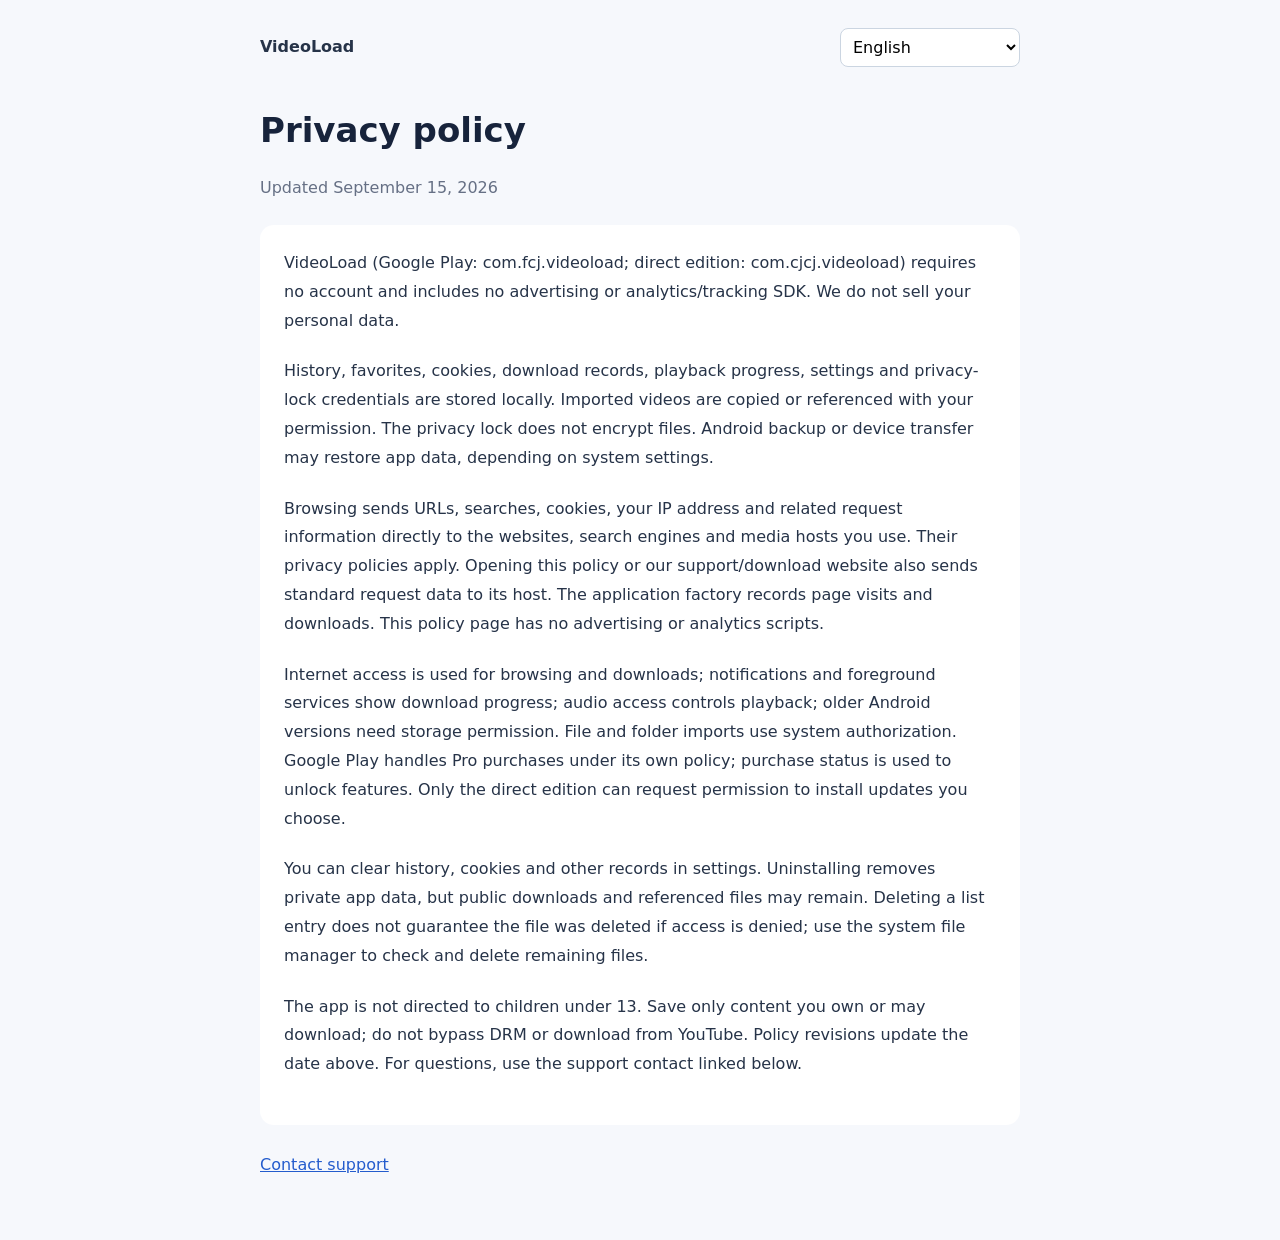
==== privacy.html @ 957121bf "Publish privacy policy in ten supported languages" ====
<!doctype html><html lang="en"><head><meta charset="utf-8"><meta name="viewport" content="width=device-width,initial-scale=1"><title>VideoLoad · Privacy policy</title>
<style>body{margin:0;background:#f6f8fc;color:#263348;font:16px/1.8 system-ui,sans-serif}main{max-width:760px;margin:auto;padding:28px 22px 60px}header{display:flex;align-items:center;justify-content:space-between;gap:16px}select{font:inherit;max-width:58%;padding:8px;border:1px solid #cbd5e1;border-radius:8px;background:white}h1{font-size:34px;line-height:1.25;margin-top:42px;color:#17233b}article{background:white;padding:24px;border-radius:14px}p{overflow-wrap:anywhere;margin:0 0 22px}a{color:#245ccd}.date{color:#667085}footer{margin-top:26px}</style></head>
<body><main><header><b>VideoLoad</b><select aria-label="Language"><option value="en">English</option><option value="zh-CN">简体中文</option><option value="zh-TW">繁體中文</option><option value="ja">日本語</option><option value="de">Deutsch</option><option value="fr">Français</option><option value="ko">한국어</option><option value="es">Español</option><option value="pt">Português</option><option value="id">Bahasa Indonesia</option></select></header><h1 data-part="0">Privacy policy</h1><p class="date" data-part="1">Updated September 15, 2026</p><article><p data-part="2">VideoLoad (Google Play: com.fcj.videoload; direct edition: com.cjcj.videoload) requires no account and includes no advertising or analytics/tracking SDK. We do not sell your personal data.</p><p data-part="3">History, favorites, cookies, download records, playback progress, settings and privacy-lock credentials are stored locally. Imported videos are copied or referenced with your permission. The privacy lock does not encrypt files. Android backup or device transfer may restore app data, depending on system settings.</p><p data-part="4">Browsing sends URLs, searches, cookies, your IP address and related request information directly to the websites, search engines and media hosts you use. Their privacy policies apply. Opening this policy or our support/download website also sends standard request data to its host. The application factory records page visits and downloads. This policy page has no advertising or analytics scripts.</p><p data-part="5">Internet access is used for browsing and downloads; notifications and foreground services show download progress; audio access controls playback; older Android versions need storage permission. File and folder imports use system authorization. Google Play handles Pro purchases under its own policy; purchase status is used to unlock features. Only the direct edition can request permission to install updates you choose.</p><p data-part="6">You can clear history, cookies and other records in settings. Uninstalling removes private app data, but public downloads and referenced files may remain. Deleting a list entry does not guarantee the file was deleted if access is denied; use the system file manager to check and delete remaining files.</p><p data-part="7">The app is not directed to children under 13. Save only content you own or may download; do not bypass DRM or download from YouTube. Policy revisions update the date above. For questions, use the support contact linked below.</p></article><footer><a data-part="8" href="https://vdb.aivest.art/apps/jiange-kuaixia#contact">Contact support</a></footer></main>
<script>
const translations={"en": ["Privacy policy", "Updated September 15, 2026", "VideoLoad (Google Play: com.fcj.videoload; direct edition: com.cjcj.videoload) requires no account and includes no advertising or analytics/tracking SDK. We do not sell your personal data.", "History, favorites, cookies, download records, playback progress, settings and privacy-lock credentials are stored locally. Imported videos are copied or referenced with your permission. The privacy lock does not encrypt files. Android backup or device transfer may restore app data, depending on system settings.", "Browsing sends URLs, searches, cookies, your IP address and related request information directly to the websites, search engines and media hosts you use. Their privacy policies apply. Opening this policy or our support/download website also sends standard request data to its host. The application factory records page visits and downloads. This policy page has no advertising or analytics scripts.", "Internet access is used for browsing and downloads; notifications and foreground services show download progress; audio access controls playback; older Android versions need storage permission. File and folder imports use system authorization. Google Play handles Pro purchases under its own policy; purchase status is used to unlock features. Only the direct edition can request permission to install updates you choose.", "You can clear history, cookies and other records in settings. Uninstalling removes private app data, but public downloads and referenced files may remain. Deleting a list entry does not guarantee the file was deleted if access is denied; use the system file manager to check and delete remaining files.", "The app is not directed to children under 13. Save only content you own or may download; do not bypass DRM or download from YouTube. Policy revisions update the date above. For questions, use the support contact linked below.", "Contact support"], "zh-CN": ["隐私政策", "更新日期：2026年9月15日", "VideoLoad（商店版 com.fcj.videoload；直装版 com.cjcj.videoload）无需账户，不含广告、统计分析或追踪 SDK。我们不出售你的个人数据。", "历史、收藏、Cookie、下载记录、播放进度、设置和隐私锁凭据保存在本机。导入视频会按授权复制或引用原文件。隐私锁不会加密文件。Android 备份或设备迁移可能根据系统设置恢复应用数据。", "浏览网页时，网址、搜索词、Cookie、IP 地址及相关请求信息直接发送给你使用的网站、搜索引擎和媒体服务，其隐私政策适用。打开本政策或支持、下载网站也会向托管方发送常规请求数据。应用工厂会统计页面访问和下载次数。本政策页面不含广告或统计脚本。", "网络权限用于浏览与下载，通知和前台服务用于下载进度，音频权限用于播放控制，旧版 Android 需要存储权限。文件和文件夹导入使用系统授权。Google Play 按其政策处理 Pro 购买，应用使用购买状态解锁功能。只有直装版可能请求安装你选择的更新。", "你可在设置中清除历史、Cookie 等记录。卸载会移除应用私有数据，但公共下载文件和引用文件可能保留。无权限时，删除列表记录不保证文件已删除；可通过系统文件管理器确认和删除残留文件。", "本应用不面向13岁以下儿童。仅保存你拥有或获准下载的内容，不绕过 DRM，不支持下载 YouTube 视频。政策变更会更新上方日期。如有疑问，请使用下方支持联系入口。", "联系支持"], "zh-TW": ["隱私政策", "更新日期：2026年9月15日", "VideoLoad（商店版 com.fcj.videoload；直接安裝版 com.cjcj.videoload）無需帳戶，不含廣告、分析或追蹤 SDK。我們不出售你的個人資料。", "歷史、收藏、Cookie、下載紀錄、播放進度、設定與隱私鎖憑證保存在裝置上。匯入影片會依授權複製或引用原檔。隱私鎖不會加密檔案。Android 備份或裝置移轉可能依系統設定還原應用程式資料。", "瀏覽時，網址、搜尋詞、Cookie、IP 位址及相關請求資訊直接傳送給你使用的網站、搜尋引擎和媒體服務，適用其隱私政策。開啟本政策、支援或下載網站也會向託管方傳送一般請求資訊。應用工廠會統計頁面瀏覽與下載次數。本政策頁面沒有廣告或分析指令碼。", "網路權限用於瀏覽與下載，通知及前景服務顯示下載進度，音訊權限控制播放，舊版 Android 需要儲存權限。檔案與資料夾匯入使用系統授權。Google Play 依其政策處理 Pro 購買；應用程式使用購買狀態解鎖功能。只有直接安裝版可能要求安裝你選擇的更新。", "你可在設定中清除歷史、Cookie 等紀錄。解除安裝會移除私有資料，但公共下載與引用檔案可能保留。無權限時，刪除列表紀錄不保證檔案已刪除；請使用系統檔案管理器確認並刪除殘留檔案。", "本應用程式不面向13歲以下兒童。僅保存你擁有或獲准下載的內容，不繞過 DRM，不支援下載 YouTube 影片。政策變更將更新日期。有疑問請使用下方聯絡入口。", "聯絡支援"], "ja": ["プライバシーポリシー", "更新日：2026年9月15日", "VideoLoad（Google Play版：com.fcj.videoload、直接配布版：com.cjcj.videoload）はアカウント不要で、広告・分析・追跡SDKを含みません。個人データを販売しません。", "履歴、お気に入り、Cookie、ダウンロード記録、再生位置、設定、プライバシーロックの認証情報は端末に保存されます。動画は許可に基づいてコピーまたは参照します。ロックはファイルを暗号化しません。Androidのバックアップや端末移行で、システム設定に応じてデータが復元される場合があります。", "閲覧時のURL、検索語、Cookie、IPアドレスなどは利用するサイト、検索エンジン、動画配信元に直接送信され、各社のポリシーが適用されます。このページやサポート・ダウンロードサイトへのアクセスでも通常のリクエスト情報がホストに送信されます。アプリ配布サイトは閲覧数とダウンロード数を記録します。このポリシーページに広告や分析スクリプトはありません。", "ネットワークは閲覧とダウンロード、通知とフォアグラウンドサービスは進捗表示、音声権限は再生制御に使用します。古いAndroidではストレージ権限が必要です。ファイル・フォルダの取り込みにはシステムの許可を使います。Pro購入はGoogle Playのポリシーに従って処理され、購入状態で機能を解除します。直接配布版のみ、選択した更新のインストール許可を求める場合があります。", "設定で履歴やCookieなどを消去できます。アンインストールでアプリ専用データは削除されますが、公開ダウンロードや参照ファイルは残る場合があります。権限がない場合、一覧から消えてもファイル削除は保証されません。端末のファイル管理で確認してください。", "13歳未満を対象としていません。所有または許可されたコンテンツのみ保存してください。DRM回避やYouTube動画のダウンロードには対応しません。変更時は日付を更新します。お問い合わせは下記へ。", "サポートに連絡"], "de": ["Datenschutzerklärung", "Aktualisiert am 15. September 2026", "VideoLoad (Google Play: com.fcj.videoload; Direktversion: com.cjcj.videoload) benötigt kein Konto und enthält keine Werbung oder Analyse-/Tracking-SDKs. Wir verkaufen keine personenbezogenen Daten.", "Verlauf, Favoriten, Cookies, Downloadverlauf, Wiedergabefortschritt, Einstellungen und Zugangsdaten der Privatsperre bleiben lokal. Videos werden mit Ihrer Erlaubnis kopiert oder verknüpft. Die Sperre verschlüsselt keine Dateien. Android-Sicherungen oder Geräteübertragungen können App-Daten je nach Systemeinstellungen wiederherstellen.", "Beim Surfen werden URLs, Suchbegriffe, Cookies, IP-Adresse und weitere Anfragedaten direkt an besuchte Websites, Suchdienste und Medienanbieter gesendet. Deren Datenschutzregeln gelten. Auch diese Seite sowie unsere Support- und Downloadwebsite übermitteln übliche Anfragedaten an den Hoster. Die App-Verwaltung zählt Seitenaufrufe und Downloads. Diese Richtlinienseite enthält keine Werbung oder Analyseskripte.", "Netzwerkzugriff dient Surfen und Downloads; Benachrichtigungen und Vordergrunddienste zeigen Fortschritt; Audiozugriff steuert die Wiedergabe. Ältere Android-Versionen benötigen Speicherzugriff. Datei- und Ordnerimporte nutzen die Systemfreigabe. Google Play verarbeitet Pro-Käufe nach eigenen Regeln; der Kaufstatus schaltet Funktionen frei. Nur die Direktversion kann um Erlaubnis zur Installation ausgewählter Updates bitten.", "Verlauf und Cookies lassen sich in den Einstellungen löschen. Eine Deinstallation entfernt private App-Daten, jedoch können öffentliche Downloads und verknüpfte Dateien bleiben. Ohne Zugriffsrecht garantiert das Entfernen eines Listeneintrags keine Dateilöschung. Prüfen und löschen Sie verbleibende Dateien im Dateimanager.", "Die App richtet sich nicht an Kinder unter 13 Jahren. Speichern Sie nur eigene oder erlaubte Inhalte. DRM wird nicht umgangen; YouTube-Downloads werden nicht unterstützt. Änderungen aktualisieren das Datum. Fragen richten Sie an den unten verlinkten Support.", "Support kontaktieren"], "fr": ["Politique de confidentialité", "Mise à jour le 15 septembre 2026", "VideoLoad (Google Play : com.fcj.videoload ; distribution directe : com.cjcj.videoload) ne nécessite aucun compte et ne contient ni publicité ni SDK d’analyse ou de suivi. Nous ne vendons pas vos données personnelles.", "Historique, favoris, cookies, téléchargements, progression de lecture, paramètres et identifiants du verrou de confidentialité sont stockés localement. Les vidéos sont copiées ou référencées avec votre autorisation. Le verrou ne chiffre pas les fichiers. La sauvegarde Android ou le transfert d’appareil peut restaurer les données selon les paramètres système.", "La navigation transmet directement URL, recherches, cookies, adresse IP et autres données de requête aux sites, moteurs de recherche et hébergeurs utilisés. Leurs politiques s’appliquent. Cette page et nos sites d’assistance et de téléchargement transmettent aussi les données habituelles à leur hébergeur. La plateforme de distribution compte les visites et téléchargements. Cette page ne contient ni publicité ni script d’analyse.", "Le réseau sert à naviguer et télécharger ; les notifications et services de premier plan affichent la progression ; l’audio permet le contrôle de lecture. Les anciens Android nécessitent une autorisation de stockage. L’importation utilise les autorisations système. Google Play traite les achats Pro selon sa politique ; leur état permet de déverrouiller les fonctions. Seule la version directe peut demander l’installation des mises à jour choisies.", "Vous pouvez effacer historique et cookies dans les paramètres. La désinstallation supprime les données privées, mais les téléchargements publics et fichiers référencés peuvent rester. Sans autorisation, supprimer une entrée ne garantit pas la suppression du fichier. Vérifiez les fichiers restants dans le gestionnaire système.", "L’application ne cible pas les moins de 13 ans. Enregistrez uniquement les contenus autorisés. Aucun contournement DRM ni téléchargement YouTube n’est pris en charge. La date sera actualisée en cas de changement. Pour toute question, utilisez le contact ci-dessous.", "Contacter l’assistance"], "ko": ["개인정보 처리방침", "업데이트: 2026년 9월 15일", "VideoLoad(Google Play: com.fcj.videoload, 직접 배포판: com.cjcj.videoload)는 계정이 필요 없으며 광고, 분석 또는 추적 SDK를 포함하지 않습니다. 개인정보를 판매하지 않습니다.", "방문 기록, 즐겨찾기, 쿠키, 다운로드 기록, 재생 위치, 설정 및 개인정보 잠금 인증정보는 기기에 저장됩니다. 가져오는 영상은 허가에 따라 복사하거나 원본을 참조합니다. 잠금은 파일을 암호화하지 않습니다. Android 백업이나 기기 이전은 시스템 설정에 따라 앱 데이터를 복원할 수 있습니다.", "브라우징 시 URL, 검색어, 쿠키, IP 주소 등의 요청 정보가 이용하는 웹사이트, 검색엔진 및 미디어 호스트에 직접 전송됩니다. 각 서비스의 정책이 적용됩니다. 이 정책이나 지원·다운로드 사이트를 열 때도 일반 요청 정보가 호스트로 전송됩니다. 앱 배포 플랫폼은 방문 및 다운로드 횟수를 기록합니다. 이 정책 페이지에는 광고나 분석 스크립트가 없습니다.", "네트워크는 탐색과 다운로드에, 알림과 포그라운드 서비스는 진행 표시에, 오디오 권한은 재생 제어에 사용됩니다. 구형 Android에서는 저장소 권한이 필요합니다. 파일과 폴더 가져오기는 시스템 승인을 사용합니다. Google Play는 자체 정책으로 Pro 결제를 처리하며 구매 상태로 기능을 활성화합니다. 직접 배포판만 선택한 업데이트의 설치 권한을 요청할 수 있습니다.", "설정에서 기록과 쿠키 등을 지울 수 있습니다. 제거하면 앱 전용 데이터가 삭제되지만 공용 다운로드와 참조 파일은 남을 수 있습니다. 접근 권한이 없으면 목록 삭제가 파일 삭제를 보장하지 않습니다. 시스템 파일 관리자에서 확인하고 삭제하세요.", "13세 미만 아동을 대상으로 하지 않습니다. 소유하거나 다운로드가 허용된 콘텐츠만 저장하세요. DRM 우회 및 YouTube 다운로드를 지원하지 않습니다. 변경 시 날짜를 갱신합니다. 문의는 아래 지원 연락처를 이용하세요.", "지원 문의"], "es": ["Política de privacidad", "Actualizada el 15 de septiembre de 2026", "VideoLoad (Google Play: com.fcj.videoload; edición directa: com.cjcj.videoload) no requiere cuenta ni incluye publicidad o SDK de análisis o seguimiento. No vendemos tus datos personales.", "El historial, favoritos, cookies, registros de descarga, progreso de reproducción, ajustes y credenciales del bloqueo se guardan localmente. Los videos se copian o se vinculan con tu autorización. El bloqueo no cifra archivos. Las copias de seguridad o transferencias de Android pueden restaurar datos según los ajustes del sistema.", "Al navegar, las URL, búsquedas, cookies, dirección IP y otros datos de solicitud se envían directamente a los sitios, buscadores y proveedores de medios utilizados. Se aplican sus políticas. Esta página y nuestros sitios de soporte y descarga también envían datos habituales al alojamiento. La plataforma de distribución registra visitas y descargas. Esta página no contiene publicidad ni scripts de análisis.", "La red permite navegar y descargar; las notificaciones y servicios en primer plano muestran el progreso; el audio controla la reproducción. Android antiguo necesita permiso de almacenamiento. Las importaciones usan autorización del sistema. Google Play procesa compras Pro bajo su política; el estado de compra desbloquea funciones. Solo la edición directa puede solicitar instalar actualizaciones elegidas.", "Puedes borrar historial y cookies desde ajustes. Desinstalar elimina datos privados, pero las descargas públicas y archivos vinculados pueden permanecer. Sin permiso, borrar una entrada no garantiza borrar el archivo. Verifica y elimina archivos restantes con el administrador del sistema.", "La aplicación no está dirigida a menores de 13 años. Guarda solo contenido propio o autorizado. No elude DRM ni admite descargas de YouTube. Los cambios actualizarán la fecha. Para preguntas, utiliza el contacto de abajo.", "Contactar soporte"], "pt": ["Política de privacidade", "Atualizada em 15 de setembro de 2026", "O VideoLoad (Google Play: com.fcj.videoload; edição direta: com.cjcj.videoload) não exige conta e não inclui anúncios nem SDKs de análise ou rastreamento. Não vendemos seus dados pessoais.", "Histórico, favoritos, cookies, registros de download, progresso de reprodução, configurações e credenciais do bloqueio ficam no dispositivo. Vídeos são copiados ou vinculados com sua autorização. O bloqueio não criptografa arquivos. Backups ou transferências do Android podem restaurar dados conforme as configurações do sistema.", "Ao navegar, URLs, pesquisas, cookies, endereço IP e outros dados de solicitação são enviados diretamente aos sites, buscadores e provedores de mídia usados. As políticas deles se aplicam. Esta página e nossos sites de suporte e download também enviam dados comuns ao provedor de hospedagem. A plataforma de distribuição registra visitas e downloads. Esta página não contém anúncios ou scripts de análise.", "A rede serve para navegar e baixar; notificações e serviços em primeiro plano mostram o progresso; o áudio controla a reprodução. Android antigo exige acesso ao armazenamento. Importações usam autorização do sistema. O Google Play processa compras Pro conforme sua política; o status da compra libera recursos. Somente a edição direta pode solicitar a instalação de atualizações escolhidas.", "Você pode apagar histórico e cookies nas configurações. Desinstalar remove dados privados, mas downloads públicos e arquivos vinculados podem permanecer. Sem permissão, remover uma entrada não garante apagar o arquivo. Confira e exclua arquivos restantes pelo gerenciador do sistema.", "O aplicativo não se destina a menores de 13 anos. Salve apenas conteúdo próprio ou autorizado. Não contorna DRM nem permite baixar vídeos do YouTube. Alterações atualizam a data. Para dúvidas, use o contato abaixo.", "Contatar suporte"], "id": ["Kebijakan privasi", "Diperbarui 15 September 2026", "VideoLoad (Google Play: com.fcj.videoload; edisi langsung: com.cjcj.videoload) tidak memerlukan akun dan tidak menyertakan iklan atau SDK analitik/pelacakan. Kami tidak menjual data pribadi Anda.", "Riwayat, favorit, cookie, catatan unduhan, posisi pemutaran, pengaturan dan kredensial kunci privasi disimpan di perangkat. Video disalin atau ditautkan dengan izin Anda. Kunci tidak mengenkripsi berkas. Pencadangan atau transfer perangkat Android dapat memulihkan data sesuai pengaturan sistem.", "Saat menjelajah, URL, pencarian, cookie, alamat IP dan informasi permintaan lain dikirim langsung ke situs, mesin pencari dan penyedia media yang digunakan. Kebijakan mereka berlaku. Halaman ini serta situs dukungan dan unduhan juga mengirim data permintaan biasa ke penyedia hosting. Platform distribusi mencatat kunjungan dan unduhan. Halaman kebijakan ini tidak memuat iklan atau skrip analitik.", "Jaringan digunakan untuk menjelajah dan mengunduh; notifikasi dan layanan latar depan menampilkan kemajuan; akses audio mengontrol pemutaran. Android lama memerlukan izin penyimpanan. Impor berkas dan folder memakai izin sistem. Google Play memproses pembelian Pro sesuai kebijakannya; status pembelian membuka fitur. Hanya edisi langsung yang dapat meminta izin memasang pembaruan pilihan Anda.", "Anda dapat menghapus riwayat dan cookie melalui pengaturan. Menghapus aplikasi menghapus data privat, tetapi unduhan publik dan berkas tertaut dapat tetap ada. Tanpa izin, menghapus entri tidak menjamin berkas terhapus. Periksa dan hapus sisanya melalui pengelola berkas sistem.", "Aplikasi tidak ditujukan untuk anak di bawah 13 tahun. Simpan hanya konten milik Anda atau yang diizinkan. Aplikasi tidak melewati DRM atau mendukung unduhan YouTube. Perubahan akan memperbarui tanggal. Untuk pertanyaan, gunakan kontak di bawah.", "Hubungi dukungan"]};
const select=document.querySelector('select');
function resolve(tag){tag=(tag||'en').toLowerCase();if(tag.startsWith('zh'))return /tw|hk|hant/.test(tag)?'zh-TW':'zh-CN';return Object.keys(translations).find(k=>k.toLowerCase()===tag.split('-')[0])||'en';}
function render(key){document.documentElement.lang=key;select.value=key;document.querySelectorAll('[data-part]').forEach(el=>el.textContent=translations[key][Number(el.dataset.part)]);document.title='VideoLoad · '+translations[key][0];}
render(resolve(new URL(location.href).searchParams.get('lang')||navigator.language));
select.addEventListener('change',()=>{render(select.value);const url=new URL(location.href);url.searchParams.set('lang',select.value);history.replaceState(null,'',url);});
</script></body></html>
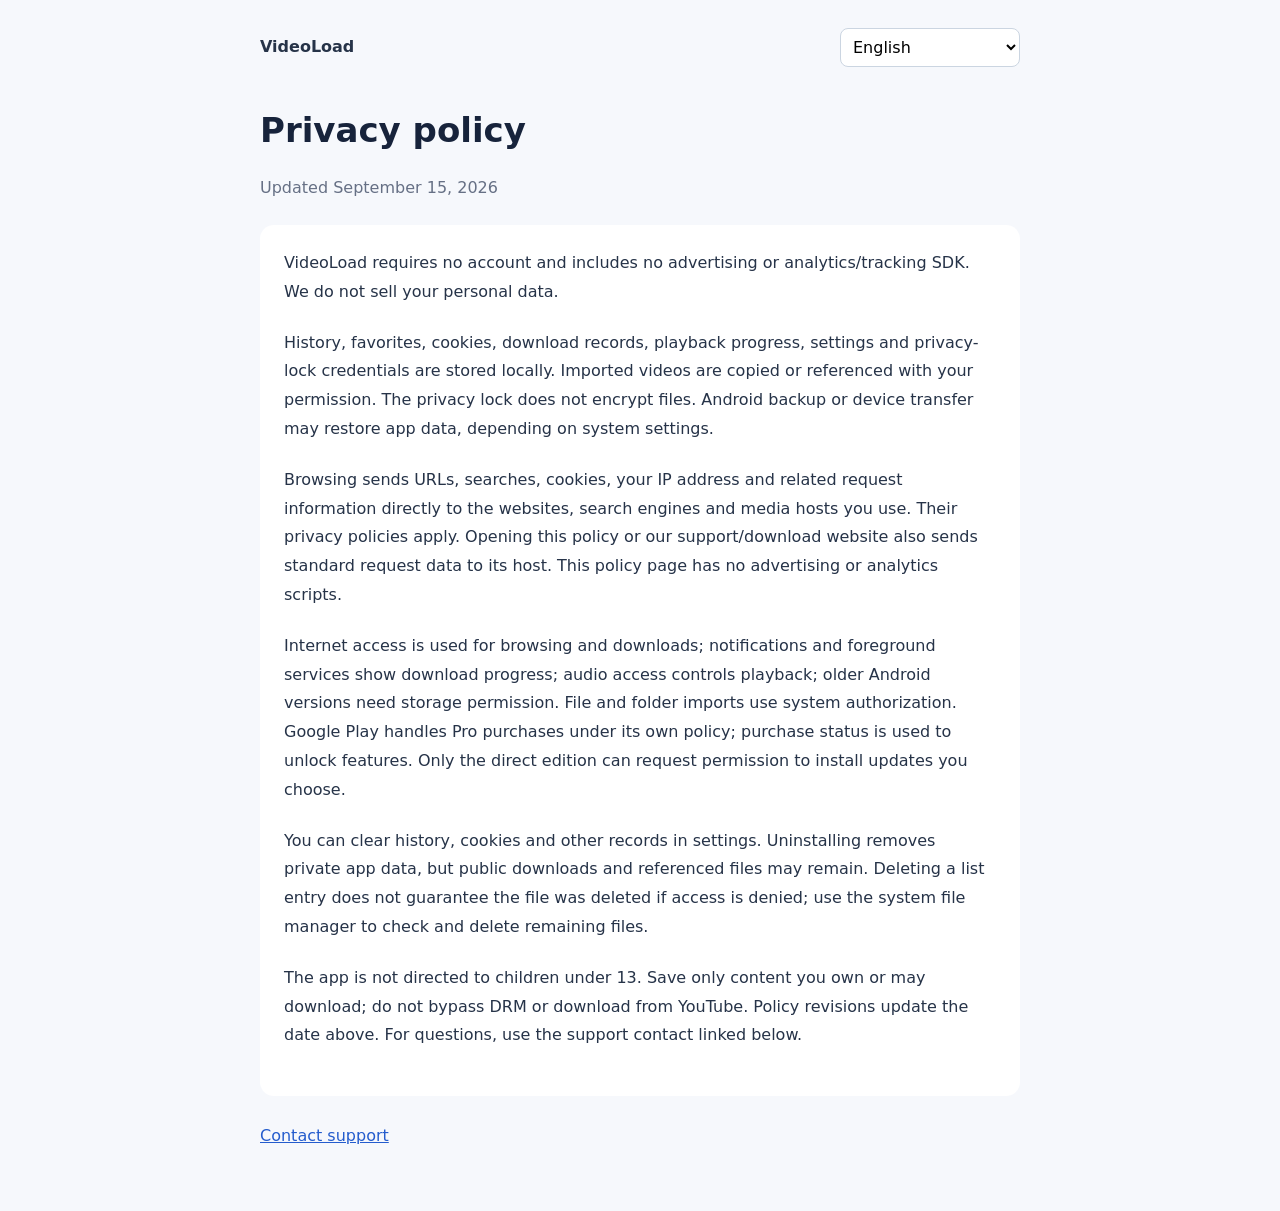
==== commit eb389384: "Remove package identifiers and factory statistics text from privacy policy" ====
--- a/privacy.html
+++ b/privacy.html
@@ -1,8 +1,8 @@
 <!doctype html><html lang="en"><head><meta charset="utf-8"><meta name="viewport" content="width=device-width,initial-scale=1"><title>VideoLoad · Privacy policy</title>
 <style>body{margin:0;background:#f6f8fc;color:#263348;font:16px/1.8 system-ui,sans-serif}main{max-width:760px;margin:auto;padding:28px 22px 60px}header{display:flex;align-items:center;justify-content:space-between;gap:16px}select{font:inherit;max-width:58%;padding:8px;border:1px solid #cbd5e1;border-radius:8px;background:white}h1{font-size:34px;line-height:1.25;margin-top:42px;color:#17233b}article{background:white;padding:24px;border-radius:14px}p{overflow-wrap:anywhere;margin:0 0 22px}a{color:#245ccd}.date{color:#667085}footer{margin-top:26px}</style></head>
-<body><main><header><b>VideoLoad</b><select aria-label="Language"><option value="en">English</option><option value="zh-CN">简体中文</option><option value="zh-TW">繁體中文</option><option value="ja">日本語</option><option value="de">Deutsch</option><option value="fr">Français</option><option value="ko">한국어</option><option value="es">Español</option><option value="pt">Português</option><option value="id">Bahasa Indonesia</option></select></header><h1 data-part="0">Privacy policy</h1><p class="date" data-part="1">Updated September 15, 2026</p><article><p data-part="2">VideoLoad (Google Play: com.fcj.videoload; direct edition: com.cjcj.videoload) requires no account and includes no advertising or analytics/tracking SDK. We do not sell your personal data.</p><p data-part="3">History, favorites, cookies, download records, playback progress, settings and privacy-lock credentials are stored locally. Imported videos are copied or referenced with your permission. The privacy lock does not encrypt files. Android backup or device transfer may restore app data, depending on system settings.</p><p data-part="4">Browsing sends URLs, searches, cookies, your IP address and related request information directly to the websites, search engines and media hosts you use. Their privacy policies apply. Opening this policy or our support/download website also sends standard request data to its host. The application factory records page visits and downloads. This policy page has no advertising or analytics scripts.</p><p data-part="5">Internet access is used for browsing and downloads; notifications and foreground services show download progress; audio access controls playback; older Android versions need storage permission. File and folder imports use system authorization. Google Play handles Pro purchases under its own policy; purchase status is used to unlock features. Only the direct edition can request permission to install updates you choose.</p><p data-part="6">You can clear history, cookies and other records in settings. Uninstalling removes private app data, but public downloads and referenced files may remain. Deleting a list entry does not guarantee the file was deleted if access is denied; use the system file manager to check and delete remaining files.</p><p data-part="7">The app is not directed to children under 13. Save only content you own or may download; do not bypass DRM or download from YouTube. Policy revisions update the date above. For questions, use the support contact linked below.</p></article><footer><a data-part="8" href="https://vdb.aivest.art/apps/jiange-kuaixia#contact">Contact support</a></footer></main>
+<body><main><header><b>VideoLoad</b><select aria-label="Language"><option value="en">English</option><option value="zh-CN">简体中文</option><option value="zh-TW">繁體中文</option><option value="ja">日本語</option><option value="de">Deutsch</option><option value="fr">Français</option><option value="ko">한국어</option><option value="es">Español</option><option value="pt">Português</option><option value="id">Bahasa Indonesia</option></select></header><h1 data-part="0">Privacy policy</h1><p class="date" data-part="1">Updated September 15, 2026</p><article><p data-part="2">VideoLoad requires no account and includes no advertising or analytics/tracking SDK. We do not sell your personal data.</p><p data-part="3">History, favorites, cookies, download records, playback progress, settings and privacy-lock credentials are stored locally. Imported videos are copied or referenced with your permission. The privacy lock does not encrypt files. Android backup or device transfer may restore app data, depending on system settings.</p><p data-part="4">Browsing sends URLs, searches, cookies, your IP address and related request information directly to the websites, search engines and media hosts you use. Their privacy policies apply. Opening this policy or our support/download website also sends standard request data to its host. This policy page has no advertising or analytics scripts.</p><p data-part="5">Internet access is used for browsing and downloads; notifications and foreground services show download progress; audio access controls playback; older Android versions need storage permission. File and folder imports use system authorization. Google Play handles Pro purchases under its own policy; purchase status is used to unlock features. Only the direct edition can request permission to install updates you choose.</p><p data-part="6">You can clear history, cookies and other records in settings. Uninstalling removes private app data, but public downloads and referenced files may remain. Deleting a list entry does not guarantee the file was deleted if access is denied; use the system file manager to check and delete remaining files.</p><p data-part="7">The app is not directed to children under 13. Save only content you own or may download; do not bypass DRM or download from YouTube. Policy revisions update the date above. For questions, use the support contact linked below.</p></article><footer><a data-part="8" href="https://vdb.aivest.art/apps/jiange-kuaixia#contact">Contact support</a></footer></main>
 <script>
-const translations={"en": ["Privacy policy", "Updated September 15, 2026", "VideoLoad (Google Play: com.fcj.videoload; direct edition: com.cjcj.videoload) requires no account and includes no advertising or analytics/tracking SDK. We do not sell your personal data.", "History, favorites, cookies, download records, playback progress, settings and privacy-lock credentials are stored locally. Imported videos are copied or referenced with your permission. The privacy lock does not encrypt files. Android backup or device transfer may restore app data, depending on system settings.", "Browsing sends URLs, searches, cookies, your IP address and related request information directly to the websites, search engines and media hosts you use. Their privacy policies apply. Opening this policy or our support/download website also sends standard request data to its host. The application factory records page visits and downloads. This policy page has no advertising or analytics scripts.", "Internet access is used for browsing and downloads; notifications and foreground services show download progress; audio access controls playback; older Android versions need storage permission. File and folder imports use system authorization. Google Play handles Pro purchases under its own policy; purchase status is used to unlock features. Only the direct edition can request permission to install updates you choose.", "You can clear history, cookies and other records in settings. Uninstalling removes private app data, but public downloads and referenced files may remain. Deleting a list entry does not guarantee the file was deleted if access is denied; use the system file manager to check and delete remaining files.", "The app is not directed to children under 13. Save only content you own or may download; do not bypass DRM or download from YouTube. Policy revisions update the date above. For questions, use the support contact linked below.", "Contact support"], "zh-CN": ["隐私政策", "更新日期：2026年9月15日", "VideoLoad（商店版 com.fcj.videoload；直装版 com.cjcj.videoload）无需账户，不含广告、统计分析或追踪 SDK。我们不出售你的个人数据。", "历史、收藏、Cookie、下载记录、播放进度、设置和隐私锁凭据保存在本机。导入视频会按授权复制或引用原文件。隐私锁不会加密文件。Android 备份或设备迁移可能根据系统设置恢复应用数据。", "浏览网页时，网址、搜索词、Cookie、IP 地址及相关请求信息直接发送给你使用的网站、搜索引擎和媒体服务，其隐私政策适用。打开本政策或支持、下载网站也会向托管方发送常规请求数据。应用工厂会统计页面访问和下载次数。本政策页面不含广告或统计脚本。", "网络权限用于浏览与下载，通知和前台服务用于下载进度，音频权限用于播放控制，旧版 Android 需要存储权限。文件和文件夹导入使用系统授权。Google Play 按其政策处理 Pro 购买，应用使用购买状态解锁功能。只有直装版可能请求安装你选择的更新。", "你可在设置中清除历史、Cookie 等记录。卸载会移除应用私有数据，但公共下载文件和引用文件可能保留。无权限时，删除列表记录不保证文件已删除；可通过系统文件管理器确认和删除残留文件。", "本应用不面向13岁以下儿童。仅保存你拥有或获准下载的内容，不绕过 DRM，不支持下载 YouTube 视频。政策变更会更新上方日期。如有疑问，请使用下方支持联系入口。", "联系支持"], "zh-TW": ["隱私政策", "更新日期：2026年9月15日", "VideoLoad（商店版 com.fcj.videoload；直接安裝版 com.cjcj.videoload）無需帳戶，不含廣告、分析或追蹤 SDK。我們不出售你的個人資料。", "歷史、收藏、Cookie、下載紀錄、播放進度、設定與隱私鎖憑證保存在裝置上。匯入影片會依授權複製或引用原檔。隱私鎖不會加密檔案。Android 備份或裝置移轉可能依系統設定還原應用程式資料。", "瀏覽時，網址、搜尋詞、Cookie、IP 位址及相關請求資訊直接傳送給你使用的網站、搜尋引擎和媒體服務，適用其隱私政策。開啟本政策、支援或下載網站也會向託管方傳送一般請求資訊。應用工廠會統計頁面瀏覽與下載次數。本政策頁面沒有廣告或分析指令碼。", "網路權限用於瀏覽與下載，通知及前景服務顯示下載進度，音訊權限控制播放，舊版 Android 需要儲存權限。檔案與資料夾匯入使用系統授權。Google Play 依其政策處理 Pro 購買；應用程式使用購買狀態解鎖功能。只有直接安裝版可能要求安裝你選擇的更新。", "你可在設定中清除歷史、Cookie 等紀錄。解除安裝會移除私有資料，但公共下載與引用檔案可能保留。無權限時，刪除列表紀錄不保證檔案已刪除；請使用系統檔案管理器確認並刪除殘留檔案。", "本應用程式不面向13歲以下兒童。僅保存你擁有或獲准下載的內容，不繞過 DRM，不支援下載 YouTube 影片。政策變更將更新日期。有疑問請使用下方聯絡入口。", "聯絡支援"], "ja": ["プライバシーポリシー", "更新日：2026年9月15日", "VideoLoad（Google Play版：com.fcj.videoload、直接配布版：com.cjcj.videoload）はアカウント不要で、広告・分析・追跡SDKを含みません。個人データを販売しません。", "履歴、お気に入り、Cookie、ダウンロード記録、再生位置、設定、プライバシーロックの認証情報は端末に保存されます。動画は許可に基づいてコピーまたは参照します。ロックはファイルを暗号化しません。Androidのバックアップや端末移行で、システム設定に応じてデータが復元される場合があります。", "閲覧時のURL、検索語、Cookie、IPアドレスなどは利用するサイト、検索エンジン、動画配信元に直接送信され、各社のポリシーが適用されます。このページやサポート・ダウンロードサイトへのアクセスでも通常のリクエスト情報がホストに送信されます。アプリ配布サイトは閲覧数とダウンロード数を記録します。このポリシーページに広告や分析スクリプトはありません。", "ネットワークは閲覧とダウンロード、通知とフォアグラウンドサービスは進捗表示、音声権限は再生制御に使用します。古いAndroidではストレージ権限が必要です。ファイル・フォルダの取り込みにはシステムの許可を使います。Pro購入はGoogle Playのポリシーに従って処理され、購入状態で機能を解除します。直接配布版のみ、選択した更新のインストール許可を求める場合があります。", "設定で履歴やCookieなどを消去できます。アンインストールでアプリ専用データは削除されますが、公開ダウンロードや参照ファイルは残る場合があります。権限がない場合、一覧から消えてもファイル削除は保証されません。端末のファイル管理で確認してください。", "13歳未満を対象としていません。所有または許可されたコンテンツのみ保存してください。DRM回避やYouTube動画のダウンロードには対応しません。変更時は日付を更新します。お問い合わせは下記へ。", "サポートに連絡"], "de": ["Datenschutzerklärung", "Aktualisiert am 15. September 2026", "VideoLoad (Google Play: com.fcj.videoload; Direktversion: com.cjcj.videoload) benötigt kein Konto und enthält keine Werbung oder Analyse-/Tracking-SDKs. Wir verkaufen keine personenbezogenen Daten.", "Verlauf, Favoriten, Cookies, Downloadverlauf, Wiedergabefortschritt, Einstellungen und Zugangsdaten der Privatsperre bleiben lokal. Videos werden mit Ihrer Erlaubnis kopiert oder verknüpft. Die Sperre verschlüsselt keine Dateien. Android-Sicherungen oder Geräteübertragungen können App-Daten je nach Systemeinstellungen wiederherstellen.", "Beim Surfen werden URLs, Suchbegriffe, Cookies, IP-Adresse und weitere Anfragedaten direkt an besuchte Websites, Suchdienste und Medienanbieter gesendet. Deren Datenschutzregeln gelten. Auch diese Seite sowie unsere Support- und Downloadwebsite übermitteln übliche Anfragedaten an den Hoster. Die App-Verwaltung zählt Seitenaufrufe und Downloads. Diese Richtlinienseite enthält keine Werbung oder Analyseskripte.", "Netzwerkzugriff dient Surfen und Downloads; Benachrichtigungen und Vordergrunddienste zeigen Fortschritt; Audiozugriff steuert die Wiedergabe. Ältere Android-Versionen benötigen Speicherzugriff. Datei- und Ordnerimporte nutzen die Systemfreigabe. Google Play verarbeitet Pro-Käufe nach eigenen Regeln; der Kaufstatus schaltet Funktionen frei. Nur die Direktversion kann um Erlaubnis zur Installation ausgewählter Updates bitten.", "Verlauf und Cookies lassen sich in den Einstellungen löschen. Eine Deinstallation entfernt private App-Daten, jedoch können öffentliche Downloads und verknüpfte Dateien bleiben. Ohne Zugriffsrecht garantiert das Entfernen eines Listeneintrags keine Dateilöschung. Prüfen und löschen Sie verbleibende Dateien im Dateimanager.", "Die App richtet sich nicht an Kinder unter 13 Jahren. Speichern Sie nur eigene oder erlaubte Inhalte. DRM wird nicht umgangen; YouTube-Downloads werden nicht unterstützt. Änderungen aktualisieren das Datum. Fragen richten Sie an den unten verlinkten Support.", "Support kontaktieren"], "fr": ["Politique de confidentialité", "Mise à jour le 15 septembre 2026", "VideoLoad (Google Play : com.fcj.videoload ; distribution directe : com.cjcj.videoload) ne nécessite aucun compte et ne contient ni publicité ni SDK d’analyse ou de suivi. Nous ne vendons pas vos données personnelles.", "Historique, favoris, cookies, téléchargements, progression de lecture, paramètres et identifiants du verrou de confidentialité sont stockés localement. Les vidéos sont copiées ou référencées avec votre autorisation. Le verrou ne chiffre pas les fichiers. La sauvegarde Android ou le transfert d’appareil peut restaurer les données selon les paramètres système.", "La navigation transmet directement URL, recherches, cookies, adresse IP et autres données de requête aux sites, moteurs de recherche et hébergeurs utilisés. Leurs politiques s’appliquent. Cette page et nos sites d’assistance et de téléchargement transmettent aussi les données habituelles à leur hébergeur. La plateforme de distribution compte les visites et téléchargements. Cette page ne contient ni publicité ni script d’analyse.", "Le réseau sert à naviguer et télécharger ; les notifications et services de premier plan affichent la progression ; l’audio permet le contrôle de lecture. Les anciens Android nécessitent une autorisation de stockage. L’importation utilise les autorisations système. Google Play traite les achats Pro selon sa politique ; leur état permet de déverrouiller les fonctions. Seule la version directe peut demander l’installation des mises à jour choisies.", "Vous pouvez effacer historique et cookies dans les paramètres. La désinstallation supprime les données privées, mais les téléchargements publics et fichiers référencés peuvent rester. Sans autorisation, supprimer une entrée ne garantit pas la suppression du fichier. Vérifiez les fichiers restants dans le gestionnaire système.", "L’application ne cible pas les moins de 13 ans. Enregistrez uniquement les contenus autorisés. Aucun contournement DRM ni téléchargement YouTube n’est pris en charge. La date sera actualisée en cas de changement. Pour toute question, utilisez le contact ci-dessous.", "Contacter l’assistance"], "ko": ["개인정보 처리방침", "업데이트: 2026년 9월 15일", "VideoLoad(Google Play: com.fcj.videoload, 직접 배포판: com.cjcj.videoload)는 계정이 필요 없으며 광고, 분석 또는 추적 SDK를 포함하지 않습니다. 개인정보를 판매하지 않습니다.", "방문 기록, 즐겨찾기, 쿠키, 다운로드 기록, 재생 위치, 설정 및 개인정보 잠금 인증정보는 기기에 저장됩니다. 가져오는 영상은 허가에 따라 복사하거나 원본을 참조합니다. 잠금은 파일을 암호화하지 않습니다. Android 백업이나 기기 이전은 시스템 설정에 따라 앱 데이터를 복원할 수 있습니다.", "브라우징 시 URL, 검색어, 쿠키, IP 주소 등의 요청 정보가 이용하는 웹사이트, 검색엔진 및 미디어 호스트에 직접 전송됩니다. 각 서비스의 정책이 적용됩니다. 이 정책이나 지원·다운로드 사이트를 열 때도 일반 요청 정보가 호스트로 전송됩니다. 앱 배포 플랫폼은 방문 및 다운로드 횟수를 기록합니다. 이 정책 페이지에는 광고나 분석 스크립트가 없습니다.", "네트워크는 탐색과 다운로드에, 알림과 포그라운드 서비스는 진행 표시에, 오디오 권한은 재생 제어에 사용됩니다. 구형 Android에서는 저장소 권한이 필요합니다. 파일과 폴더 가져오기는 시스템 승인을 사용합니다. Google Play는 자체 정책으로 Pro 결제를 처리하며 구매 상태로 기능을 활성화합니다. 직접 배포판만 선택한 업데이트의 설치 권한을 요청할 수 있습니다.", "설정에서 기록과 쿠키 등을 지울 수 있습니다. 제거하면 앱 전용 데이터가 삭제되지만 공용 다운로드와 참조 파일은 남을 수 있습니다. 접근 권한이 없으면 목록 삭제가 파일 삭제를 보장하지 않습니다. 시스템 파일 관리자에서 확인하고 삭제하세요.", "13세 미만 아동을 대상으로 하지 않습니다. 소유하거나 다운로드가 허용된 콘텐츠만 저장하세요. DRM 우회 및 YouTube 다운로드를 지원하지 않습니다. 변경 시 날짜를 갱신합니다. 문의는 아래 지원 연락처를 이용하세요.", "지원 문의"], "es": ["Política de privacidad", "Actualizada el 15 de septiembre de 2026", "VideoLoad (Google Play: com.fcj.videoload; edición directa: com.cjcj.videoload) no requiere cuenta ni incluye publicidad o SDK de análisis o seguimiento. No vendemos tus datos personales.", "El historial, favoritos, cookies, registros de descarga, progreso de reproducción, ajustes y credenciales del bloqueo se guardan localmente. Los videos se copian o se vinculan con tu autorización. El bloqueo no cifra archivos. Las copias de seguridad o transferencias de Android pueden restaurar datos según los ajustes del sistema.", "Al navegar, las URL, búsquedas, cookies, dirección IP y otros datos de solicitud se envían directamente a los sitios, buscadores y proveedores de medios utilizados. Se aplican sus políticas. Esta página y nuestros sitios de soporte y descarga también envían datos habituales al alojamiento. La plataforma de distribución registra visitas y descargas. Esta página no contiene publicidad ni scripts de análisis.", "La red permite navegar y descargar; las notificaciones y servicios en primer plano muestran el progreso; el audio controla la reproducción. Android antiguo necesita permiso de almacenamiento. Las importaciones usan autorización del sistema. Google Play procesa compras Pro bajo su política; el estado de compra desbloquea funciones. Solo la edición directa puede solicitar instalar actualizaciones elegidas.", "Puedes borrar historial y cookies desde ajustes. Desinstalar elimina datos privados, pero las descargas públicas y archivos vinculados pueden permanecer. Sin permiso, borrar una entrada no garantiza borrar el archivo. Verifica y elimina archivos restantes con el administrador del sistema.", "La aplicación no está dirigida a menores de 13 años. Guarda solo contenido propio o autorizado. No elude DRM ni admite descargas de YouTube. Los cambios actualizarán la fecha. Para preguntas, utiliza el contacto de abajo.", "Contactar soporte"], "pt": ["Política de privacidade", "Atualizada em 15 de setembro de 2026", "O VideoLoad (Google Play: com.fcj.videoload; edição direta: com.cjcj.videoload) não exige conta e não inclui anúncios nem SDKs de análise ou rastreamento. Não vendemos seus dados pessoais.", "Histórico, favoritos, cookies, registros de download, progresso de reprodução, configurações e credenciais do bloqueio ficam no dispositivo. Vídeos são copiados ou vinculados com sua autorização. O bloqueio não criptografa arquivos. Backups ou transferências do Android podem restaurar dados conforme as configurações do sistema.", "Ao navegar, URLs, pesquisas, cookies, endereço IP e outros dados de solicitação são enviados diretamente aos sites, buscadores e provedores de mídia usados. As políticas deles se aplicam. Esta página e nossos sites de suporte e download também enviam dados comuns ao provedor de hospedagem. A plataforma de distribuição registra visitas e downloads. Esta página não contém anúncios ou scripts de análise.", "A rede serve para navegar e baixar; notificações e serviços em primeiro plano mostram o progresso; o áudio controla a reprodução. Android antigo exige acesso ao armazenamento. Importações usam autorização do sistema. O Google Play processa compras Pro conforme sua política; o status da compra libera recursos. Somente a edição direta pode solicitar a instalação de atualizações escolhidas.", "Você pode apagar histórico e cookies nas configurações. Desinstalar remove dados privados, mas downloads públicos e arquivos vinculados podem permanecer. Sem permissão, remover uma entrada não garante apagar o arquivo. Confira e exclua arquivos restantes pelo gerenciador do sistema.", "O aplicativo não se destina a menores de 13 anos. Salve apenas conteúdo próprio ou autorizado. Não contorna DRM nem permite baixar vídeos do YouTube. Alterações atualizam a data. Para dúvidas, use o contato abaixo.", "Contatar suporte"], "id": ["Kebijakan privasi", "Diperbarui 15 September 2026", "VideoLoad (Google Play: com.fcj.videoload; edisi langsung: com.cjcj.videoload) tidak memerlukan akun dan tidak menyertakan iklan atau SDK analitik/pelacakan. Kami tidak menjual data pribadi Anda.", "Riwayat, favorit, cookie, catatan unduhan, posisi pemutaran, pengaturan dan kredensial kunci privasi disimpan di perangkat. Video disalin atau ditautkan dengan izin Anda. Kunci tidak mengenkripsi berkas. Pencadangan atau transfer perangkat Android dapat memulihkan data sesuai pengaturan sistem.", "Saat menjelajah, URL, pencarian, cookie, alamat IP dan informasi permintaan lain dikirim langsung ke situs, mesin pencari dan penyedia media yang digunakan. Kebijakan mereka berlaku. Halaman ini serta situs dukungan dan unduhan juga mengirim data permintaan biasa ke penyedia hosting. Platform distribusi mencatat kunjungan dan unduhan. Halaman kebijakan ini tidak memuat iklan atau skrip analitik.", "Jaringan digunakan untuk menjelajah dan mengunduh; notifikasi dan layanan latar depan menampilkan kemajuan; akses audio mengontrol pemutaran. Android lama memerlukan izin penyimpanan. Impor berkas dan folder memakai izin sistem. Google Play memproses pembelian Pro sesuai kebijakannya; status pembelian membuka fitur. Hanya edisi langsung yang dapat meminta izin memasang pembaruan pilihan Anda.", "Anda dapat menghapus riwayat dan cookie melalui pengaturan. Menghapus aplikasi menghapus data privat, tetapi unduhan publik dan berkas tertaut dapat tetap ada. Tanpa izin, menghapus entri tidak menjamin berkas terhapus. Periksa dan hapus sisanya melalui pengelola berkas sistem.", "Aplikasi tidak ditujukan untuk anak di bawah 13 tahun. Simpan hanya konten milik Anda atau yang diizinkan. Aplikasi tidak melewati DRM atau mendukung unduhan YouTube. Perubahan akan memperbarui tanggal. Untuk pertanyaan, gunakan kontak di bawah.", "Hubungi dukungan"]};
+const translations={"en": ["Privacy policy", "Updated September 15, 2026", "VideoLoad requires no account and includes no advertising or analytics/tracking SDK. We do not sell your personal data.", "History, favorites, cookies, download records, playback progress, settings and privacy-lock credentials are stored locally. Imported videos are copied or referenced with your permission. The privacy lock does not encrypt files. Android backup or device transfer may restore app data, depending on system settings.", "Browsing sends URLs, searches, cookies, your IP address and related request information directly to the websites, search engines and media hosts you use. Their privacy policies apply. Opening this policy or our support/download website also sends standard request data to its host. This policy page has no advertising or analytics scripts.", "Internet access is used for browsing and downloads; notifications and foreground services show download progress; audio access controls playback; older Android versions need storage permission. File and folder imports use system authorization. Google Play handles Pro purchases under its own policy; purchase status is used to unlock features. Only the direct edition can request permission to install updates you choose.", "You can clear history, cookies and other records in settings. Uninstalling removes private app data, but public downloads and referenced files may remain. Deleting a list entry does not guarantee the file was deleted if access is denied; use the system file manager to check and delete remaining files.", "The app is not directed to children under 13. Save only content you own or may download; do not bypass DRM or download from YouTube. Policy revisions update the date above. For questions, use the support contact linked below.", "Contact support"], "zh-CN": ["隐私政策", "更新日期：2026年9月15日", "VideoLoad无需账户，不含广告、统计分析或追踪 SDK。我们不出售你的个人数据。", "历史、收藏、Cookie、下载记录、播放进度、设置和隐私锁凭据保存在本机。导入视频会按授权复制或引用原文件。隐私锁不会加密文件。Android 备份或设备迁移可能根据系统设置恢复应用数据。", "浏览网页时，网址、搜索词、Cookie、IP 地址及相关请求信息直接发送给你使用的网站、搜索引擎和媒体服务，其隐私政策适用。打开本政策或支持、下载网站也会向托管方发送常规请求数据。本政策页面不含广告或统计脚本。", "网络权限用于浏览与下载，通知和前台服务用于下载进度，音频权限用于播放控制，旧版 Android 需要存储权限。文件和文件夹导入使用系统授权。Google Play 按其政策处理 Pro 购买，应用使用购买状态解锁功能。只有直装版可能请求安装你选择的更新。", "你可在设置中清除历史、Cookie 等记录。卸载会移除应用私有数据，但公共下载文件和引用文件可能保留。无权限时，删除列表记录不保证文件已删除；可通过系统文件管理器确认和删除残留文件。", "本应用不面向13岁以下儿童。仅保存你拥有或获准下载的内容，不绕过 DRM，不支持下载 YouTube 视频。政策变更会更新上方日期。如有疑问，请使用下方支持联系入口。", "联系支持"], "zh-TW": ["隱私政策", "更新日期：2026年9月15日", "VideoLoad無需帳戶，不含廣告、分析或追蹤 SDK。我們不出售你的個人資料。", "歷史、收藏、Cookie、下載紀錄、播放進度、設定與隱私鎖憑證保存在裝置上。匯入影片會依授權複製或引用原檔。隱私鎖不會加密檔案。Android 備份或裝置移轉可能依系統設定還原應用程式資料。", "瀏覽時，網址、搜尋詞、Cookie、IP 位址及相關請求資訊直接傳送給你使用的網站、搜尋引擎和媒體服務，適用其隱私政策。開啟本政策、支援或下載網站也會向託管方傳送一般請求資訊。本政策頁面沒有廣告或分析指令碼。", "網路權限用於瀏覽與下載，通知及前景服務顯示下載進度，音訊權限控制播放，舊版 Android 需要儲存權限。檔案與資料夾匯入使用系統授權。Google Play 依其政策處理 Pro 購買；應用程式使用購買狀態解鎖功能。只有直接安裝版可能要求安裝你選擇的更新。", "你可在設定中清除歷史、Cookie 等紀錄。解除安裝會移除私有資料，但公共下載與引用檔案可能保留。無權限時，刪除列表紀錄不保證檔案已刪除；請使用系統檔案管理器確認並刪除殘留檔案。", "本應用程式不面向13歲以下兒童。僅保存你擁有或獲准下載的內容，不繞過 DRM，不支援下載 YouTube 影片。政策變更將更新日期。有疑問請使用下方聯絡入口。", "聯絡支援"], "ja": ["プライバシーポリシー", "更新日：2026年9月15日", "VideoLoadはアカウント不要で、広告・分析・追跡SDKを含みません。個人データを販売しません。", "履歴、お気に入り、Cookie、ダウンロード記録、再生位置、設定、プライバシーロックの認証情報は端末に保存されます。動画は許可に基づいてコピーまたは参照します。ロックはファイルを暗号化しません。Androidのバックアップや端末移行で、システム設定に応じてデータが復元される場合があります。", "閲覧時のURL、検索語、Cookie、IPアドレスなどは利用するサイト、検索エンジン、動画配信元に直接送信され、各社のポリシーが適用されます。このページやサポート・ダウンロードサイトへのアクセスでも通常のリクエスト情報がホストに送信されます。このポリシーページに広告や分析スクリプトはありません。", "ネットワークは閲覧とダウンロード、通知とフォアグラウンドサービスは進捗表示、音声権限は再生制御に使用します。古いAndroidではストレージ権限が必要です。ファイル・フォルダの取り込みにはシステムの許可を使います。Pro購入はGoogle Playのポリシーに従って処理され、購入状態で機能を解除します。直接配布版のみ、選択した更新のインストール許可を求める場合があります。", "設定で履歴やCookieなどを消去できます。アンインストールでアプリ専用データは削除されますが、公開ダウンロードや参照ファイルは残る場合があります。権限がない場合、一覧から消えてもファイル削除は保証されません。端末のファイル管理で確認してください。", "13歳未満を対象としていません。所有または許可されたコンテンツのみ保存してください。DRM回避やYouTube動画のダウンロードには対応しません。変更時は日付を更新します。お問い合わせは下記へ。", "サポートに連絡"], "de": ["Datenschutzerklärung", "Aktualisiert am 15. September 2026", "VideoLoad benötigt kein Konto und enthält keine Werbung oder Analyse-/Tracking-SDKs. Wir verkaufen keine personenbezogenen Daten.", "Verlauf, Favoriten, Cookies, Downloadverlauf, Wiedergabefortschritt, Einstellungen und Zugangsdaten der Privatsperre bleiben lokal. Videos werden mit Ihrer Erlaubnis kopiert oder verknüpft. Die Sperre verschlüsselt keine Dateien. Android-Sicherungen oder Geräteübertragungen können App-Daten je nach Systemeinstellungen wiederherstellen.", "Beim Surfen werden URLs, Suchbegriffe, Cookies, IP-Adresse und weitere Anfragedaten direkt an besuchte Websites, Suchdienste und Medienanbieter gesendet. Deren Datenschutzregeln gelten. Auch diese Seite sowie unsere Support- und Downloadwebsite übermitteln übliche Anfragedaten an den Hoster. Diese Richtlinienseite enthält keine Werbung oder Analyseskripte.", "Netzwerkzugriff dient Surfen und Downloads; Benachrichtigungen und Vordergrunddienste zeigen Fortschritt; Audiozugriff steuert die Wiedergabe. Ältere Android-Versionen benötigen Speicherzugriff. Datei- und Ordnerimporte nutzen die Systemfreigabe. Google Play verarbeitet Pro-Käufe nach eigenen Regeln; der Kaufstatus schaltet Funktionen frei. Nur die Direktversion kann um Erlaubnis zur Installation ausgewählter Updates bitten.", "Verlauf und Cookies lassen sich in den Einstellungen löschen. Eine Deinstallation entfernt private App-Daten, jedoch können öffentliche Downloads und verknüpfte Dateien bleiben. Ohne Zugriffsrecht garantiert das Entfernen eines Listeneintrags keine Dateilöschung. Prüfen und löschen Sie verbleibende Dateien im Dateimanager.", "Die App richtet sich nicht an Kinder unter 13 Jahren. Speichern Sie nur eigene oder erlaubte Inhalte. DRM wird nicht umgangen; YouTube-Downloads werden nicht unterstützt. Änderungen aktualisieren das Datum. Fragen richten Sie an den unten verlinkten Support.", "Support kontaktieren"], "fr": ["Politique de confidentialité", "Mise à jour le 15 septembre 2026", "VideoLoad ne nécessite aucun compte et ne contient ni publicité ni SDK d’analyse ou de suivi. Nous ne vendons pas vos données personnelles.", "Historique, favoris, cookies, téléchargements, progression de lecture, paramètres et identifiants du verrou de confidentialité sont stockés localement. Les vidéos sont copiées ou référencées avec votre autorisation. Le verrou ne chiffre pas les fichiers. La sauvegarde Android ou le transfert d’appareil peut restaurer les données selon les paramètres système.", "La navigation transmet directement URL, recherches, cookies, adresse IP et autres données de requête aux sites, moteurs de recherche et hébergeurs utilisés. Leurs politiques s’appliquent. Cette page et nos sites d’assistance et de téléchargement transmettent aussi les données habituelles à leur hébergeur. Cette page ne contient ni publicité ni script d’analyse.", "Le réseau sert à naviguer et télécharger ; les notifications et services de premier plan affichent la progression ; l’audio permet le contrôle de lecture. Les anciens Android nécessitent une autorisation de stockage. L’importation utilise les autorisations système. Google Play traite les achats Pro selon sa politique ; leur état permet de déverrouiller les fonctions. Seule la version directe peut demander l’installation des mises à jour choisies.", "Vous pouvez effacer historique et cookies dans les paramètres. La désinstallation supprime les données privées, mais les téléchargements publics et fichiers référencés peuvent rester. Sans autorisation, supprimer une entrée ne garantit pas la suppression du fichier. Vérifiez les fichiers restants dans le gestionnaire système.", "L’application ne cible pas les moins de 13 ans. Enregistrez uniquement les contenus autorisés. Aucun contournement DRM ni téléchargement YouTube n’est pris en charge. La date sera actualisée en cas de changement. Pour toute question, utilisez le contact ci-dessous.", "Contacter l’assistance"], "ko": ["개인정보 처리방침", "업데이트: 2026년 9월 15일", "VideoLoad는 계정이 필요 없으며 광고, 분석 또는 추적 SDK를 포함하지 않습니다. 개인정보를 판매하지 않습니다.", "방문 기록, 즐겨찾기, 쿠키, 다운로드 기록, 재생 위치, 설정 및 개인정보 잠금 인증정보는 기기에 저장됩니다. 가져오는 영상은 허가에 따라 복사하거나 원본을 참조합니다. 잠금은 파일을 암호화하지 않습니다. Android 백업이나 기기 이전은 시스템 설정에 따라 앱 데이터를 복원할 수 있습니다.", "브라우징 시 URL, 검색어, 쿠키, IP 주소 등의 요청 정보가 이용하는 웹사이트, 검색엔진 및 미디어 호스트에 직접 전송됩니다. 각 서비스의 정책이 적용됩니다. 이 정책이나 지원·다운로드 사이트를 열 때도 일반 요청 정보가 호스트로 전송됩니다. 이 정책 페이지에는 광고나 분석 스크립트가 없습니다.", "네트워크는 탐색과 다운로드에, 알림과 포그라운드 서비스는 진행 표시에, 오디오 권한은 재생 제어에 사용됩니다. 구형 Android에서는 저장소 권한이 필요합니다. 파일과 폴더 가져오기는 시스템 승인을 사용합니다. Google Play는 자체 정책으로 Pro 결제를 처리하며 구매 상태로 기능을 활성화합니다. 직접 배포판만 선택한 업데이트의 설치 권한을 요청할 수 있습니다.", "설정에서 기록과 쿠키 등을 지울 수 있습니다. 제거하면 앱 전용 데이터가 삭제되지만 공용 다운로드와 참조 파일은 남을 수 있습니다. 접근 권한이 없으면 목록 삭제가 파일 삭제를 보장하지 않습니다. 시스템 파일 관리자에서 확인하고 삭제하세요.", "13세 미만 아동을 대상으로 하지 않습니다. 소유하거나 다운로드가 허용된 콘텐츠만 저장하세요. DRM 우회 및 YouTube 다운로드를 지원하지 않습니다. 변경 시 날짜를 갱신합니다. 문의는 아래 지원 연락처를 이용하세요.", "지원 문의"], "es": ["Política de privacidad", "Actualizada el 15 de septiembre de 2026", "VideoLoad no requiere cuenta ni incluye publicidad o SDK de análisis o seguimiento. No vendemos tus datos personales.", "El historial, favoritos, cookies, registros de descarga, progreso de reproducción, ajustes y credenciales del bloqueo se guardan localmente. Los videos se copian o se vinculan con tu autorización. El bloqueo no cifra archivos. Las copias de seguridad o transferencias de Android pueden restaurar datos según los ajustes del sistema.", "Al navegar, las URL, búsquedas, cookies, dirección IP y otros datos de solicitud se envían directamente a los sitios, buscadores y proveedores de medios utilizados. Se aplican sus políticas. Esta página y nuestros sitios de soporte y descarga también envían datos habituales al alojamiento. Esta página no contiene publicidad ni scripts de análisis.", "La red permite navegar y descargar; las notificaciones y servicios en primer plano muestran el progreso; el audio controla la reproducción. Android antiguo necesita permiso de almacenamiento. Las importaciones usan autorización del sistema. Google Play procesa compras Pro bajo su política; el estado de compra desbloquea funciones. Solo la edición directa puede solicitar instalar actualizaciones elegidas.", "Puedes borrar historial y cookies desde ajustes. Desinstalar elimina datos privados, pero las descargas públicas y archivos vinculados pueden permanecer. Sin permiso, borrar una entrada no garantiza borrar el archivo. Verifica y elimina archivos restantes con el administrador del sistema.", "La aplicación no está dirigida a menores de 13 años. Guarda solo contenido propio o autorizado. No elude DRM ni admite descargas de YouTube. Los cambios actualizarán la fecha. Para preguntas, utiliza el contacto de abajo.", "Contactar soporte"], "pt": ["Política de privacidade", "Atualizada em 15 de setembro de 2026", "O VideoLoad não exige conta e não inclui anúncios nem SDKs de análise ou rastreamento. Não vendemos seus dados pessoais.", "Histórico, favoritos, cookies, registros de download, progresso de reprodução, configurações e credenciais do bloqueio ficam no dispositivo. Vídeos são copiados ou vinculados com sua autorização. O bloqueio não criptografa arquivos. Backups ou transferências do Android podem restaurar dados conforme as configurações do sistema.", "Ao navegar, URLs, pesquisas, cookies, endereço IP e outros dados de solicitação são enviados diretamente aos sites, buscadores e provedores de mídia usados. As políticas deles se aplicam. Esta página e nossos sites de suporte e download também enviam dados comuns ao provedor de hospedagem. Esta página não contém anúncios ou scripts de análise.", "A rede serve para navegar e baixar; notificações e serviços em primeiro plano mostram o progresso; o áudio controla a reprodução. Android antigo exige acesso ao armazenamento. Importações usam autorização do sistema. O Google Play processa compras Pro conforme sua política; o status da compra libera recursos. Somente a edição direta pode solicitar a instalação de atualizações escolhidas.", "Você pode apagar histórico e cookies nas configurações. Desinstalar remove dados privados, mas downloads públicos e arquivos vinculados podem permanecer. Sem permissão, remover uma entrada não garante apagar o arquivo. Confira e exclua arquivos restantes pelo gerenciador do sistema.", "O aplicativo não se destina a menores de 13 anos. Salve apenas conteúdo próprio ou autorizado. Não contorna DRM nem permite baixar vídeos do YouTube. Alterações atualizam a data. Para dúvidas, use o contato abaixo.", "Contatar suporte"], "id": ["Kebijakan privasi", "Diperbarui 15 September 2026", "VideoLoad tidak memerlukan akun dan tidak menyertakan iklan atau SDK analitik/pelacakan. Kami tidak menjual data pribadi Anda.", "Riwayat, favorit, cookie, catatan unduhan, posisi pemutaran, pengaturan dan kredensial kunci privasi disimpan di perangkat. Video disalin atau ditautkan dengan izin Anda. Kunci tidak mengenkripsi berkas. Pencadangan atau transfer perangkat Android dapat memulihkan data sesuai pengaturan sistem.", "Saat menjelajah, URL, pencarian, cookie, alamat IP dan informasi permintaan lain dikirim langsung ke situs, mesin pencari dan penyedia media yang digunakan. Kebijakan mereka berlaku. Halaman ini serta situs dukungan dan unduhan juga mengirim data permintaan biasa ke penyedia hosting. Halaman kebijakan ini tidak memuat iklan atau skrip analitik.", "Jaringan digunakan untuk menjelajah dan mengunduh; notifikasi dan layanan latar depan menampilkan kemajuan; akses audio mengontrol pemutaran. Android lama memerlukan izin penyimpanan. Impor berkas dan folder memakai izin sistem. Google Play memproses pembelian Pro sesuai kebijakannya; status pembelian membuka fitur. Hanya edisi langsung yang dapat meminta izin memasang pembaruan pilihan Anda.", "Anda dapat menghapus riwayat dan cookie melalui pengaturan. Menghapus aplikasi menghapus data privat, tetapi unduhan publik dan berkas tertaut dapat tetap ada. Tanpa izin, menghapus entri tidak menjamin berkas terhapus. Periksa dan hapus sisanya melalui pengelola berkas sistem.", "Aplikasi tidak ditujukan untuk anak di bawah 13 tahun. Simpan hanya konten milik Anda atau yang diizinkan. Aplikasi tidak melewati DRM atau mendukung unduhan YouTube. Perubahan akan memperbarui tanggal. Untuk pertanyaan, gunakan kontak di bawah.", "Hubungi dukungan"]};
 const select=document.querySelector('select');
 function resolve(tag){tag=(tag||'en').toLowerCase();if(tag.startsWith('zh'))return /tw|hk|hant/.test(tag)?'zh-TW':'zh-CN';return Object.keys(translations).find(k=>k.toLowerCase()===tag.split('-')[0])||'en';}
 function render(key){document.documentElement.lang=key;select.value=key;document.querySelectorAll('[data-part]').forEach(el=>el.textContent=translations[key][Number(el.dataset.part)]);document.title='VideoLoad · '+translations[key][0];}
